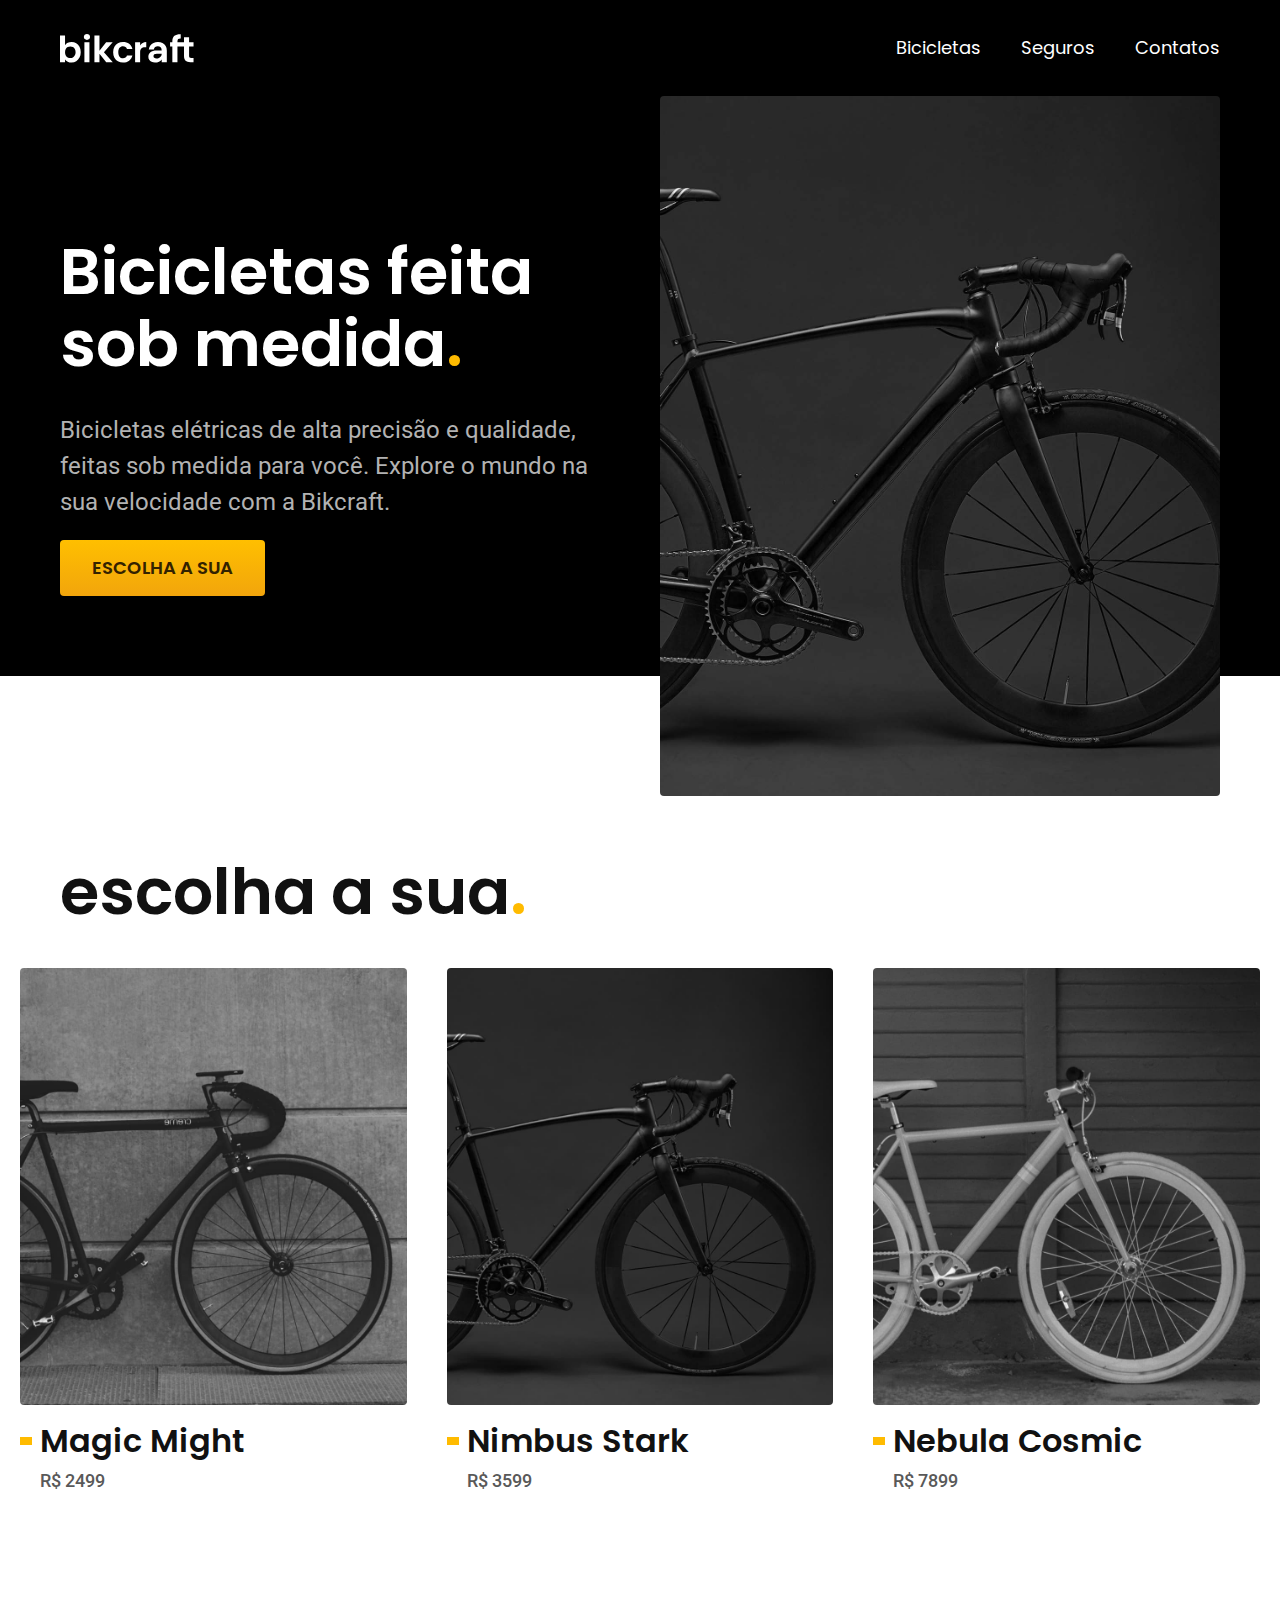
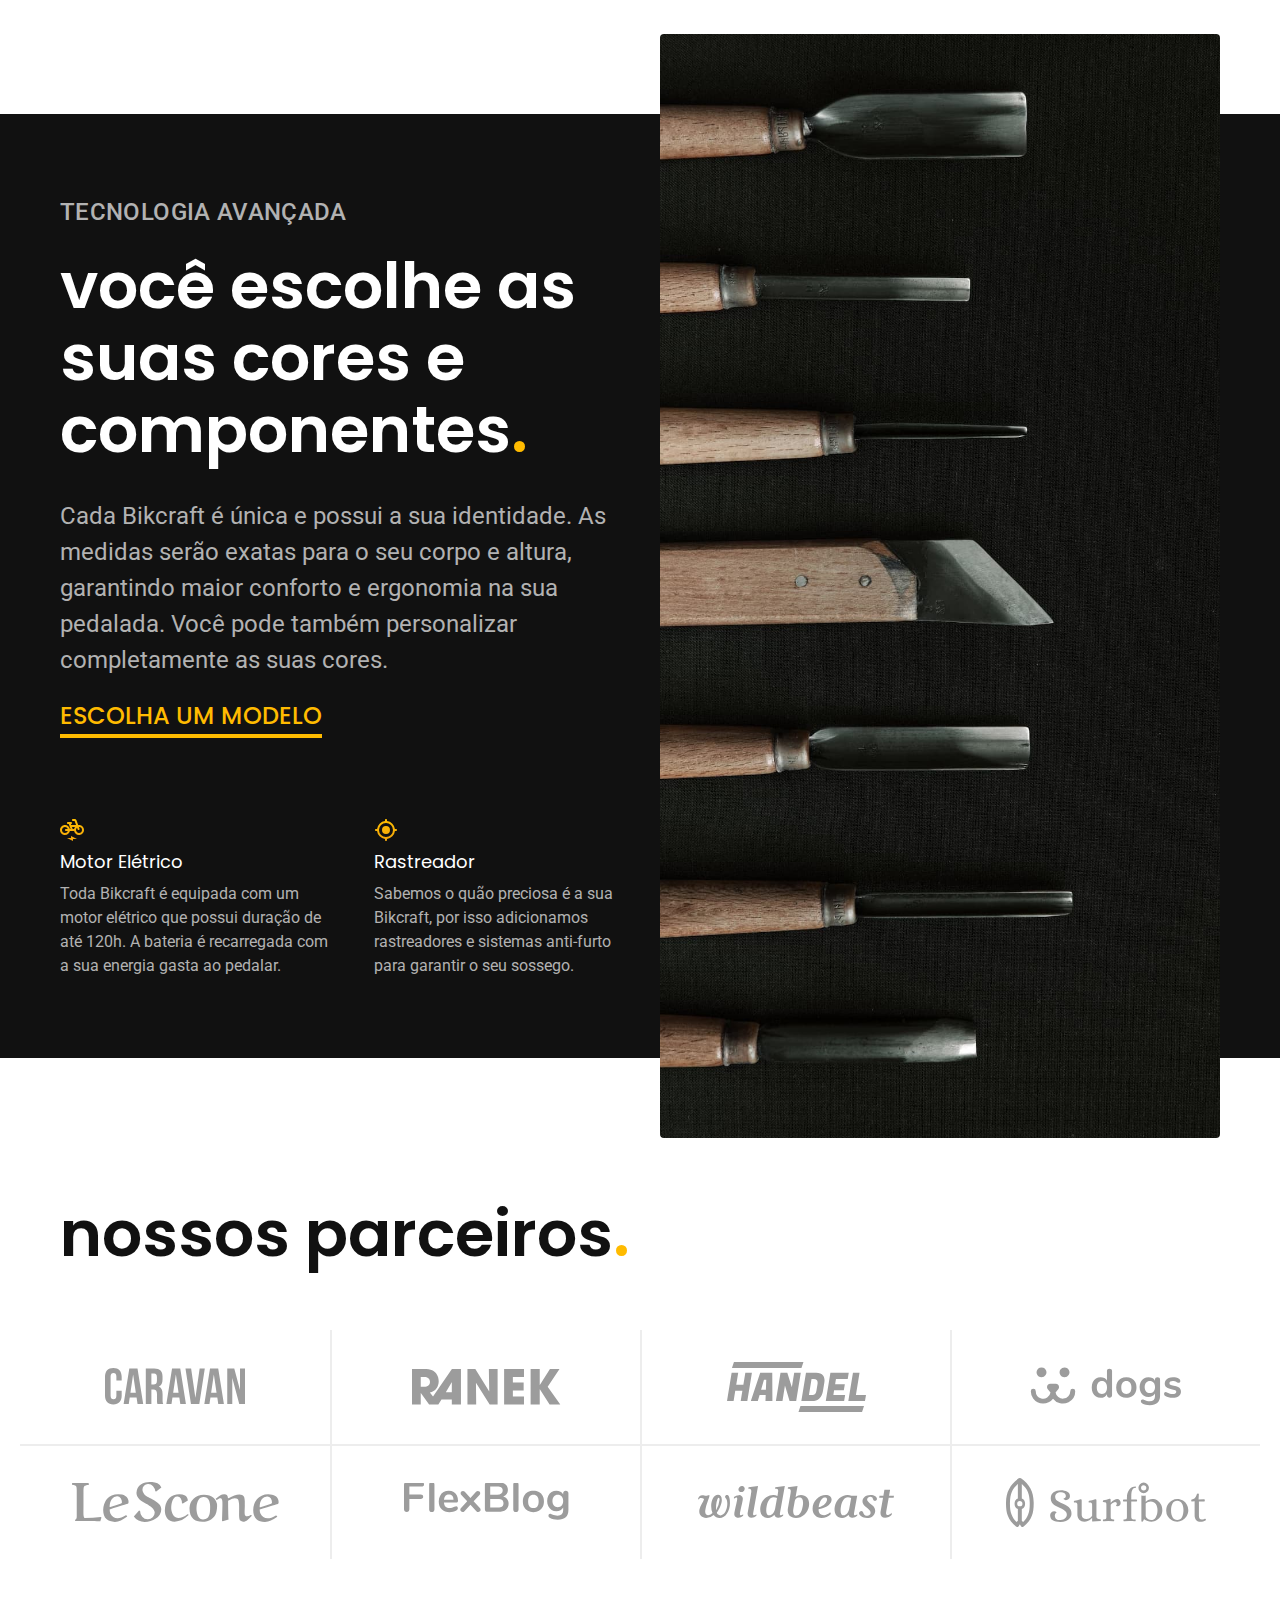
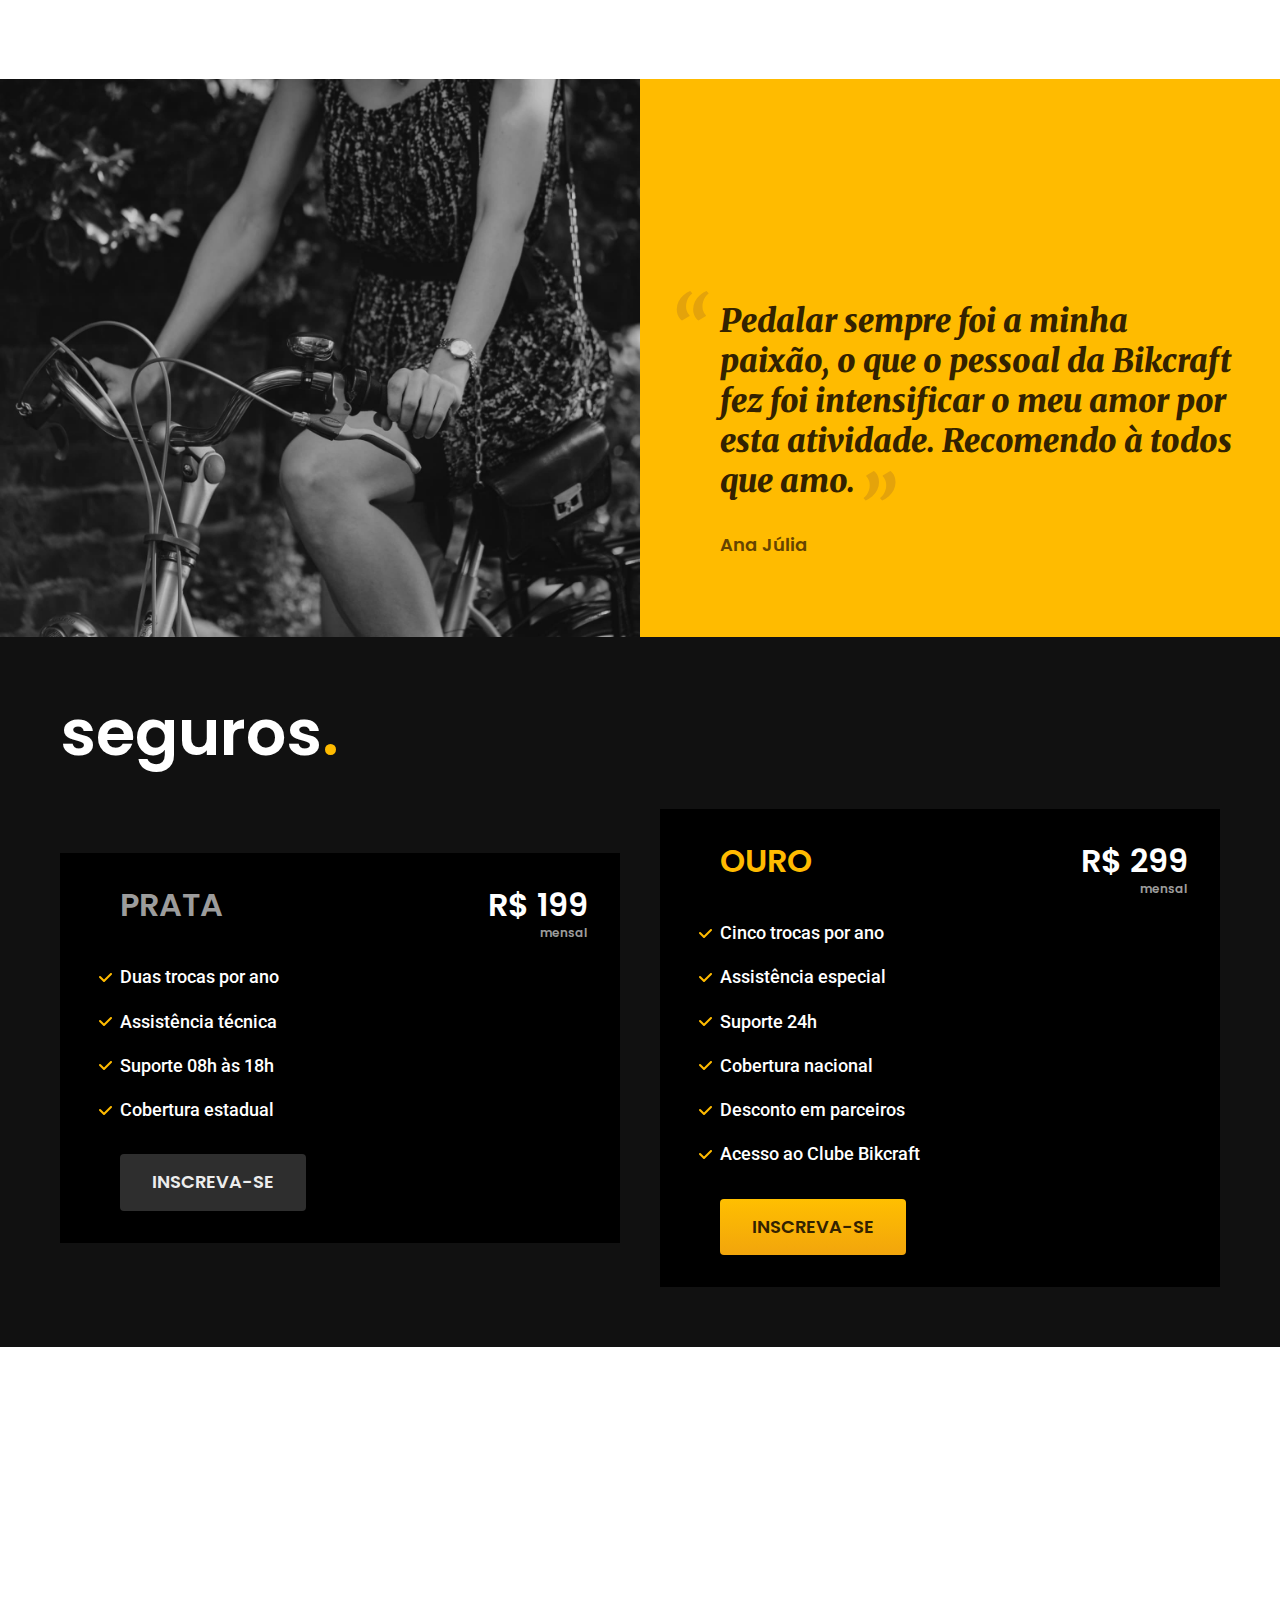
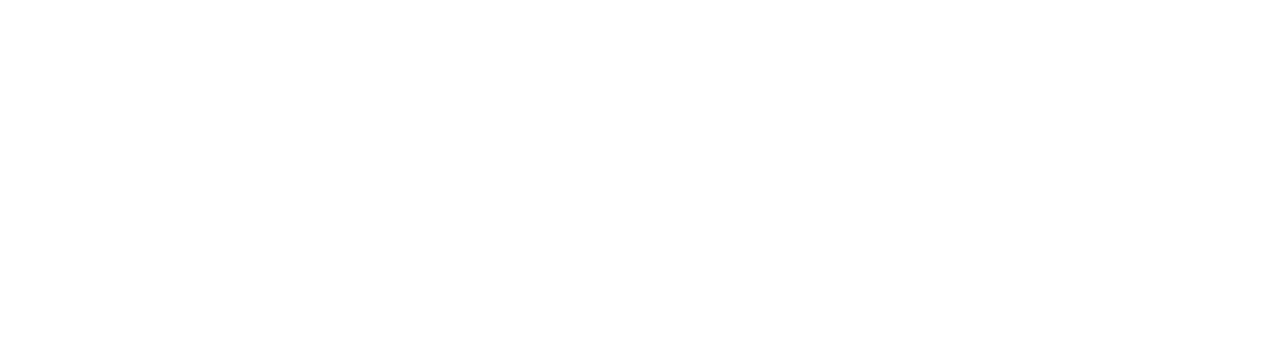
==== index.html @ 9203d9a7 "article de seguros" ====
<!DOCTYPE html>
<html lang="pt-BR">

<head>
  <meta charset="UTF-8">
  <meta name="viewport" content="width=device-width, initial-scale=1.0">

  <title>Bikcraft - Bicicletas Elétricas</title>
  <meta name="description" content="Bicicletas elétricas de alta precisão e qualidade, feita sob medida para o cliente. Explore o mundo na sua velocidade com a Bikcraft.">

  <link rel="stylesheet" href="./css/style.css">

  <link rel="preconnect" href="https://fonts.googleapis.com">
  <link rel="preconnect" href="https://fonts.gstatic.com" crossorigin>
  <link href="https://fonts.googleapis.com/css2?family=Merriweather:ital,wght@1,900&family=Poppins:wght@400;600&family=Roboto:wght@400;500&display=swap" rel="stylesheet">

</head>

<body>
  <header class="header-bg">
    <div class="header container">
      <a href="./">
        <img src="./img/bikcraft.svg" alt="Bikcraft">
      </a>
      <nav aria-label="primaria">
        <ul class="header-menu font-1-m cor-0">
          <li><a href="./bicicletas.html">Bicicletas</a></li>
          <li><a href="./seguros.html">Seguros</a></li>
          <li><a href="./contato">Contatos</a></li>
        </ul>
      </nav>
    </div>
  </header>

  <main class="introducao-bg">
    <div class="introducao container">
      <div class="introducao-conteudo">
        <h1 class="font-1-xxl  cor-0">Bicicletas feita sob medida<span class="cor-p1">.</span></h1>
        <p class="font-2-l cor-5">Bicicletas elétricas de alta precisão e qualidade, feitas sob medida para você. Explore o mundo na sua velocidade com a Bikcraft.</p>
        <a class="botao" href="./bicicletas.html">Escolha a sua</a>
      </div>
      <div>
        <img src="./img/fotos/introducao.jpg" alt="Bicicleta elétrica preta">
      </div>
    </div>
  </main>

  <article class="bicicletas-listas">
    <h2 class="font-1-xxl container">escolha a sua<span class="cor-p1">.</span></h2>
    <ul>
      <li>
        <a href="./bicicletas/magic.html">
          <img src="./img/bicicletas/magic-home.jpg" alt="Bicicleta preta">
          <h3 class="font-1-xl">Magic Might</h3>
          <span class="font-2-m cor-8">R$ 2499</span>
        </a>
      </li>
      <li>
        <a href="./bicicletas/nimbus.html">
          <img src="./img/bicicletas/nimbus-home.jpg" alt="Bicicleta preta">
          <h3 class="font-1-xl">Nimbus Stark</h3>
          <span class="font-2-m cor-8">R$ 3599</span>
        </a>
      </li>
      <li>
        <a href="./bicicletas/nebula.html">
          <img src="./img/bicicletas/nebula-home.jpg" alt="Bicicleta preta">
          <h3 class="font-1-xl">Nebula Cosmic</h3>
          <span class="font-2-m cor-8">R$ 7899</span>
        </a>
      </li>
    </ul>
  </article>
  <article class="tecnologia-bg">
    <div class="tecnologia container">
      <div class="tecnologia-conteudo">
        <span class="font-2-l-b cor-5">Tecnologia Avançada</span>
        <h2 class="font-1-xxl cor-0">você escolhe as suas cores e componentes<span class="cor-p1">.</span></h2>
        <p class="font-2-l cor-5">Cada Bikcraft é única e possui a sua identidade. As medidas serão exatas para o seu corpo e altura, garantindo maior conforto e ergonomia na sua pedalada. Você pode também personalizar completamente as suas cores.</p>
        <a class="link" href="./bicicletas.html">Escolha um modelo</a>
        <div class="tecnologia-vantagens">
          <div>
            <img src="./img/icones/eletrica.svg" alt="">
            <h3 class="font-1-m cor-0">Motor Elétrico</h3>
            <p class="font-2-s cor-5">Toda Bikcraft é equipada com um motor elétrico que possui duração de até 120h. A bateria é recarregada com a sua energia gasta ao pedalar.</p>
          </div>
          <div>
            <img src="./img/icones/rastreador.svg" alt="">
            <h3 class="font-1-m cor-0">Rastreador</h3>
            <p class="font-2-s cor-5">Sabemos o quão preciosa é a sua Bikcraft, por isso adicionamos rastreadores e sistemas anti-furto para garantir o seu sossego.</p>
          </div>
        </div>
      </div>
      <div class="tecnologia-imagem">
        <img src="./img/fotos/tecnologia.jpg" alt="">
      </div>
    </div>
  </article>

  <section class="parceiros" aria-label="Nossos Parceiros">
    <h2 class="font-1-xxl container">nossos parceiros<span class="cor-p1">.</span></h2>
    <ul>
      <li><img src="./img/parceiros/caravan.svg" alt="caravan"></li>
      <li><img src="./img/parceiros/ranek.svg" alt="ranek"></li>
      <li><img src="./img/parceiros/handel.svg" alt="handel"></li>
      <li><img src="./img/parceiros/dogs.svg" alt="dogs"></li>
      <li><img src="./img/parceiros/lescone.svg" alt="lescone"></li>
      <li><img src="./img/parceiros/flexblog.svg" alt="flexblog"></li>
      <li><img src="./img/parceiros/wildbeast.svg" alt="wildbeast"></li>
      <li><img src="./img/parceiros/surfbot.svg" alt="surfbot"></li>
    </ul>
  </section>

  <section class="depoimento" aria-label="Depoimento">
    <div>
      <img src="./img/fotos/depoimento.jpg" alt="Pessoa pedalando uma bicicleta Bikcraft">
    </div>
    <div class="depoimento-conteudo">
      <blockquote class="font-1-xl cor-p5">
        <p>
          Pedalar sempre foi a minha paixão, o que o pessoal da Bikcraft fez foi intensificar o meu amor por esta atividade. Recomendo à todos que amo.
        </p>
      </blockquote>
      <span class="font-1-m-b cor-p4">Ana Júlia</span>
    </div>
  </section>
  <article class="seguros-bg">
    <div class="seguros container">
      <h2 class="font-1-xxl cor-0">seguros<span class="cor-p1">.</span></h2>
      <div class="seguros-item ">
        <h3 class="font-1-xl cor-6">PRATA</h3>
        <span class="font-1-xl cor-0">R$ 199 <span class="font-1-xs cor-6">mensal</span></span>
        <ul class="font-2-m cor-0">
          <li>Duas trocas por ano</li>
          <li>Assistência técnica</li>
          <li>Suporte 08h às 18h</li>
          <li>Cobertura estadual</li>
        </ul>
        <a class="botao secundario" href=".orcamento.html">Inscreva-se</a>
      </div>
      <div class="seguros-item ">
        <h3 class="font-1-xl cor-p1">OURO</h3>
        <span class="font-1-xl cor-0">R$ 299 <span class="font-1-xs cor-6">mensal</span></span>
        <ul class="font-2-m cor-0">
          <li>Cinco trocas por ano</li>
          <li>Assistência especial</li>
          <li>Suporte 24h</li>
          <li>Cobertura nacional</li>
          <li>Desconto em parceiros</li>
          <li>Acesso ao Clube Bikcraft</li>
        </ul>
        <a class="botao" href=".orcamento.html">Inscreva-se</a>
      </div>
    </div>
  </article>
</body>


</html>
---- css/style.css ----
@import './global/global.css';
@import './utilidades/tipografia.css';
@import './utilidades/cores.css';

@import './global/header.css';

/* Utilidades */
@import './utilidades/componentes.css';

/* Home */
@import './home/introducao.css';
@import './home/tecnologia.css';
@import './home/parceiros.css';
@import './home/depoimento.css';

/* Seguros */
@import './seguros/seguros.css';

/* Bicicletas */
@import './bicicletas/bicicletas-lista.css';
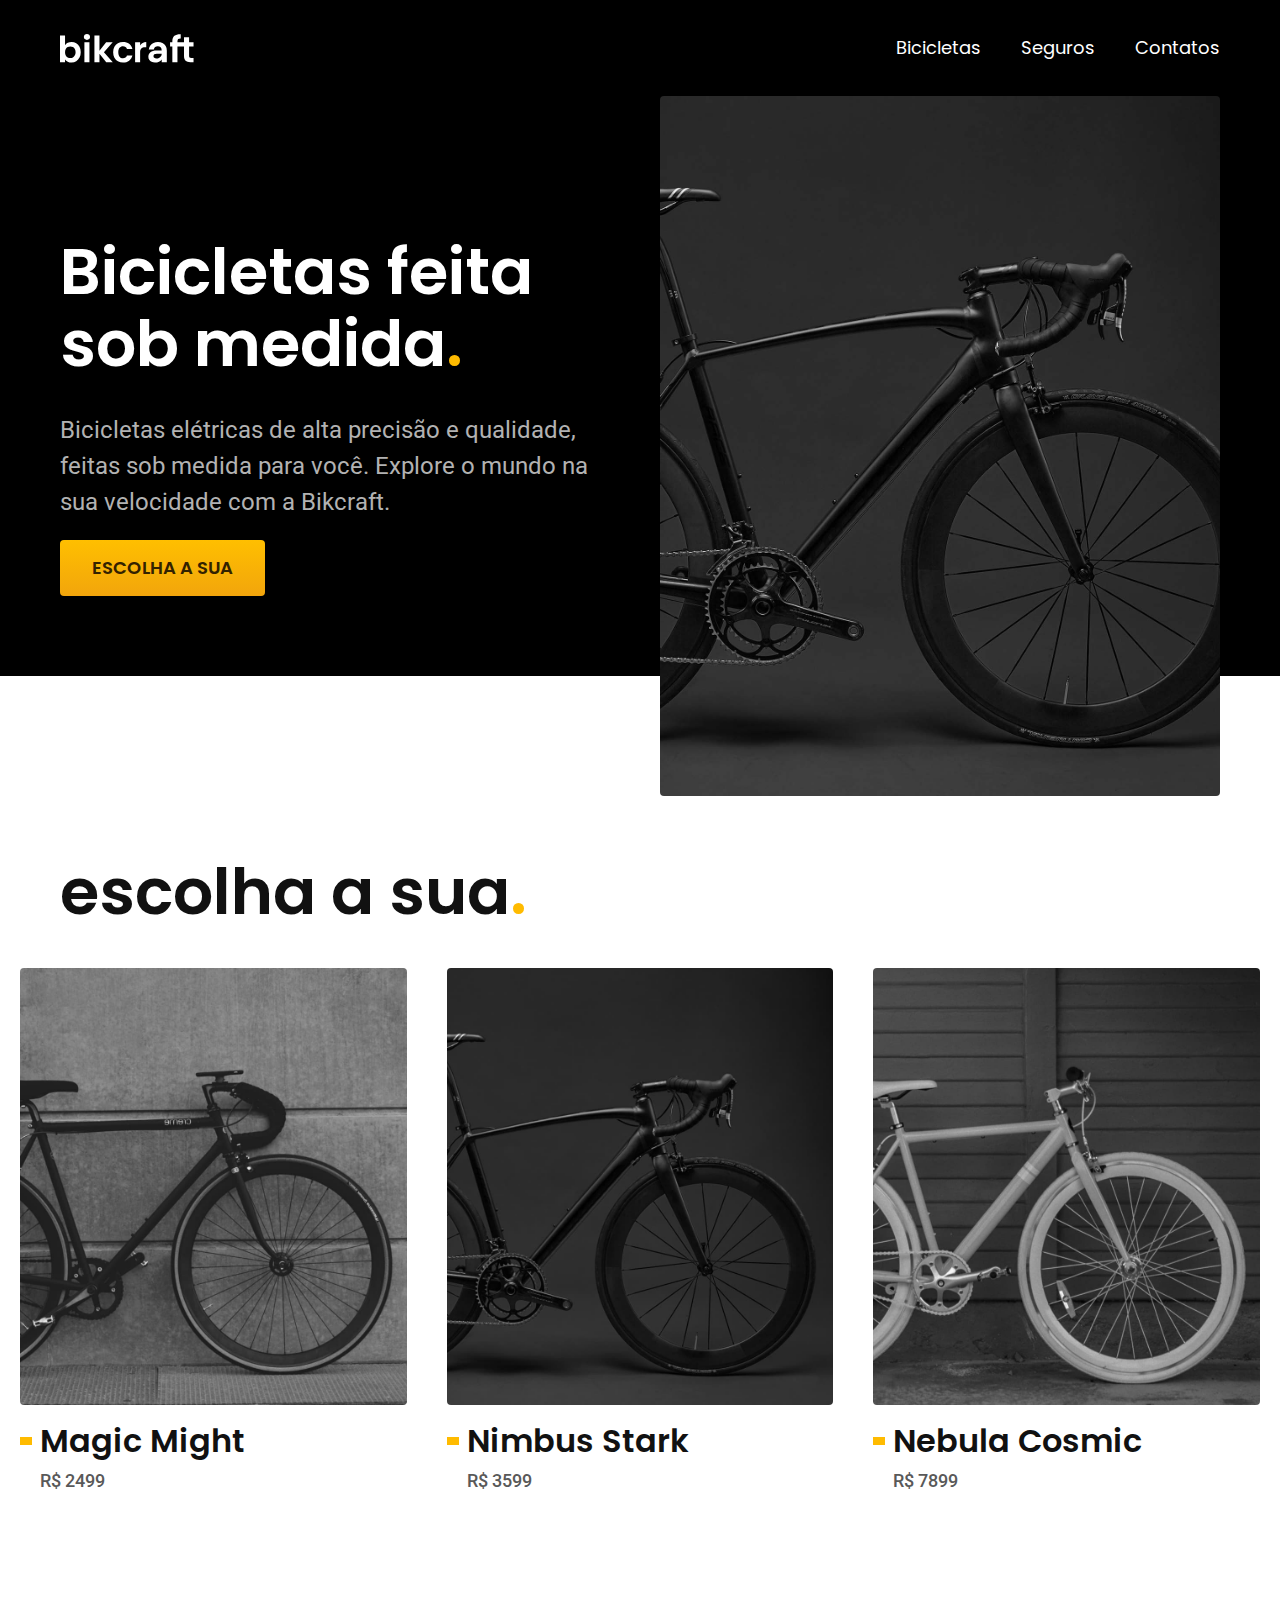
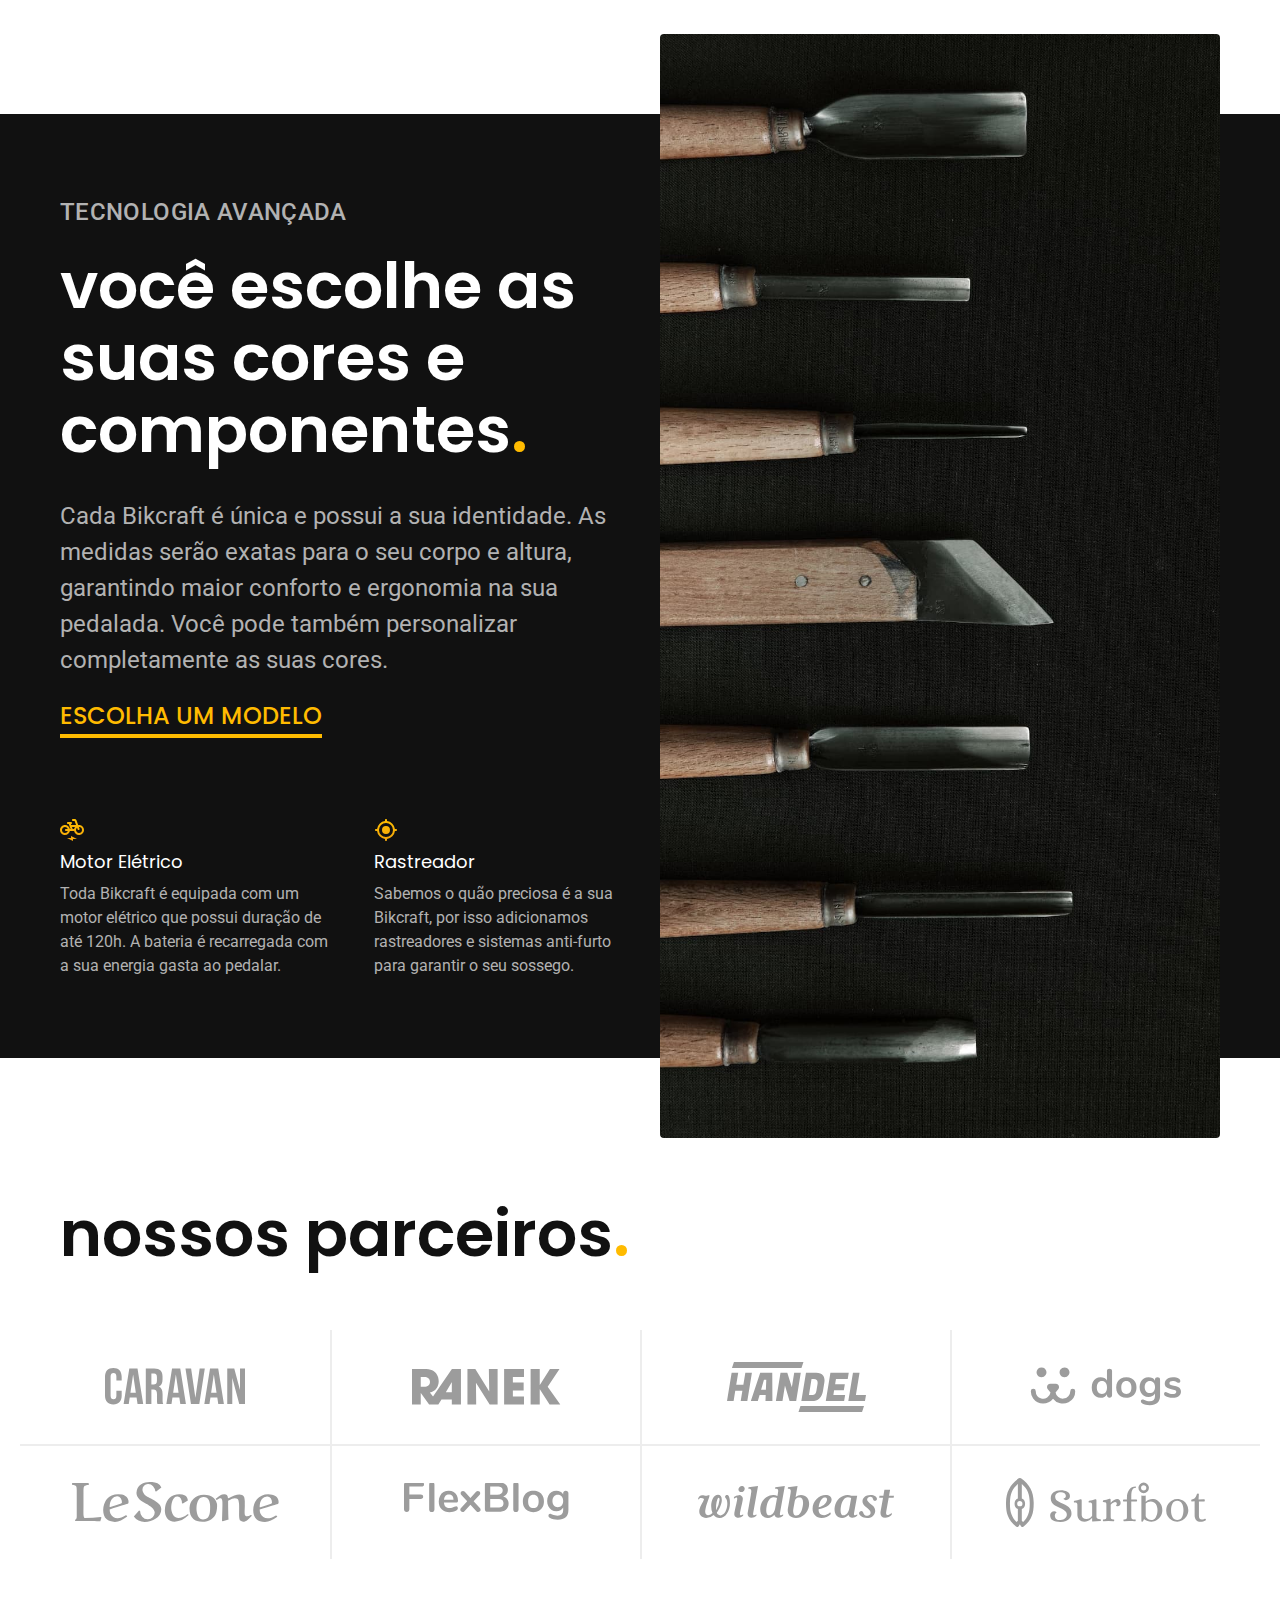
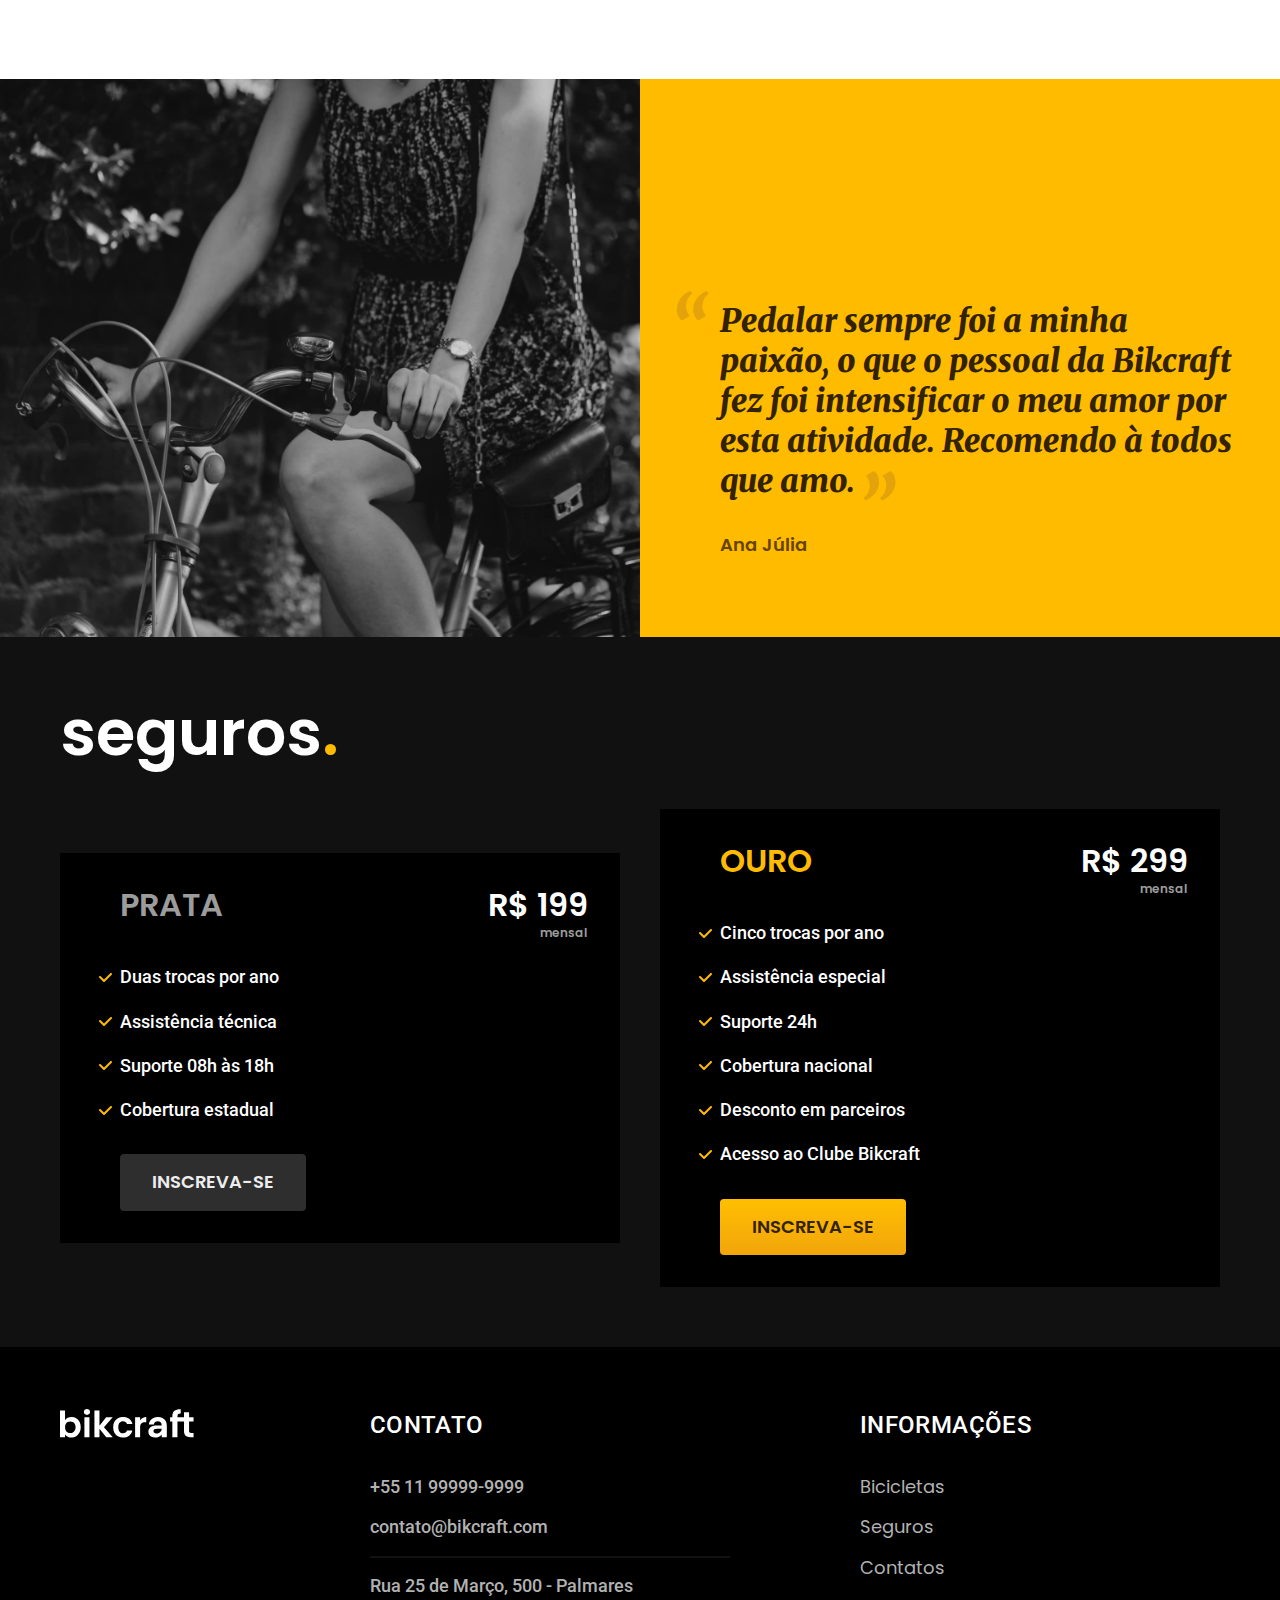
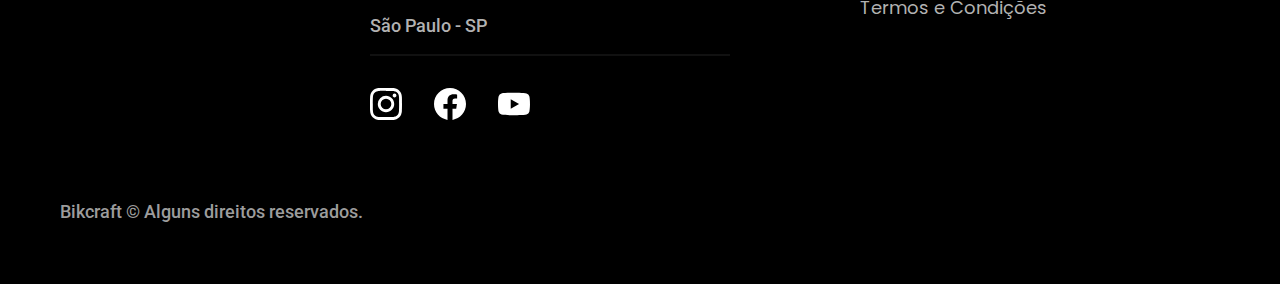
==== commit ce789b4d: "footer" ====
--- a/index.html
+++ b/index.html
@@ -26,7 +26,7 @@
         <ul class="header-menu font-1-m cor-0">
           <li><a href="./bicicletas.html">Bicicletas</a></li>
           <li><a href="./seguros.html">Seguros</a></li>
-          <li><a href="./contato">Contatos</a></li>
+          <li><a href="./contato.html">Contatos</a></li>
         </ul>
       </nav>
     </div>
@@ -153,7 +153,43 @@
       </div>
     </div>
   </article>
+  <footer class="footer-bg">
+    <div class="footer container">
+      <img src="./img/bikcraft.svg" alt="bikcraft">
+      <div class="footer-contato">
+        <h3 class="font-2-l-b cor-0">Contato</h3>
+        <ul class="font-2-m cor-5">
+          <li><a href="tel:+5511999999999">+55 11 99999-9999</a></li>
+          <li><a href="mailto:contato@bikcraft.com">contato@bikcraft.com</a></li>
+          <li>Rua 25 de Março, 500 - Palmares</li>
+          <li>São Paulo - SP</li>
+        </ul>
+        <div class="footer-redes">
+          <a href="./">
+            <img src="./img/redes/instagram.svg" alt="Instagram">
+          </a>
+          <a href="./">
+            <img src="./img/redes/facebook.svg" alt="Facebook">
+          </a>
+          <a href="./">
+            <img src="./img/redes/youtube.svg" alt="Youtube">
+          </a>
+        </div>
+      </div>
+      <div class="footer-informacoes">
+        <h3 class="font-2-l-b cor-0">Informações</h3>
+        <nav>
+          <ul class="font-1-m cor-5">
+            <li><a href="./bicicletas.html">Bicicletas</a></li>
+            <li><a href="./seguros.html">Seguros</a></li>
+            <li><a href="./contato.html">Contatos</a></li>
+            <li><a href="./termos.html">Termos e Condições</a></li>
+          </ul>
+        </nav>
+      </div>
+      <p class="footer-copy font-2-m cor-6">Bikcraft © Alguns direitos reservados.</p>
+    </div>
+  </footer>
 </body>
 
-
 </html>--- a/css/style.css
+++ b/css/style.css
@@ -3,6 +3,7 @@
 @import './utilidades/cores.css';
 
 @import './global/header.css';
+@import './global/footer.css';
 
 /* Utilidades */
 @import './utilidades/componentes.css';
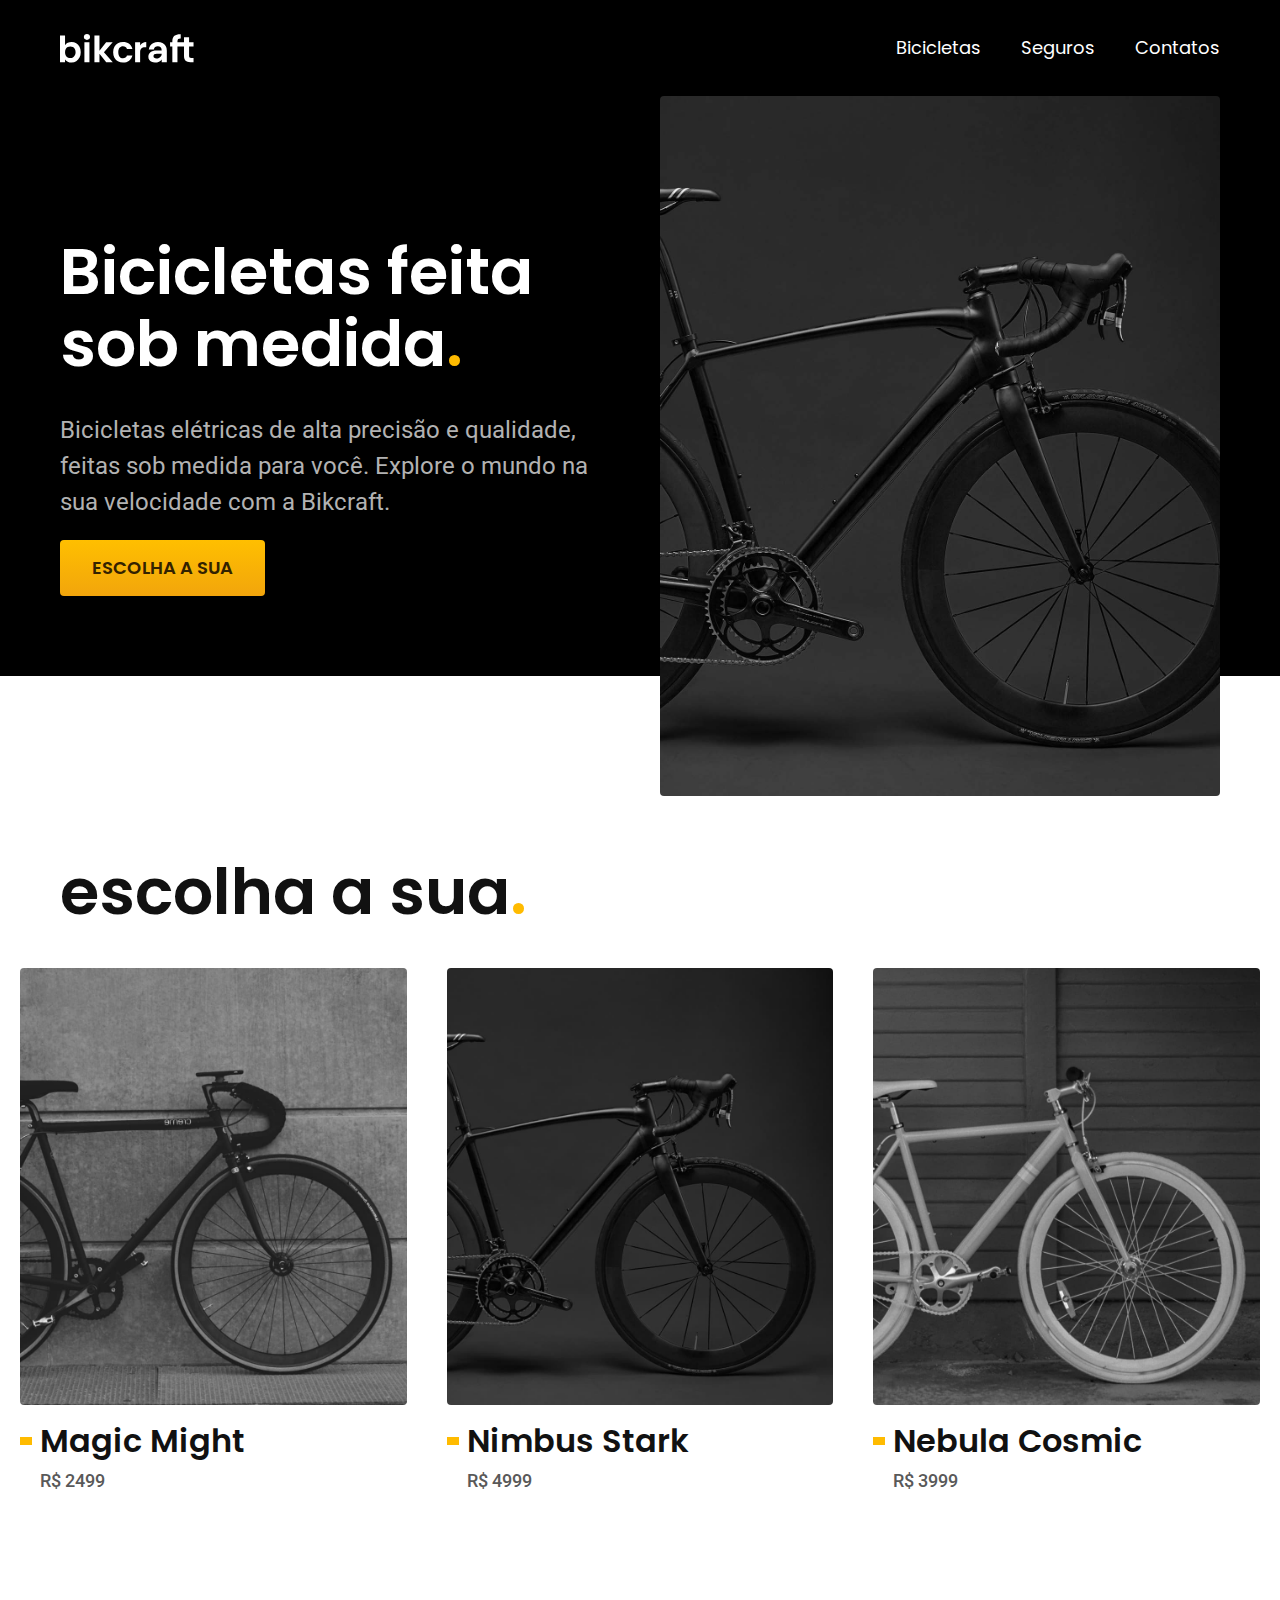
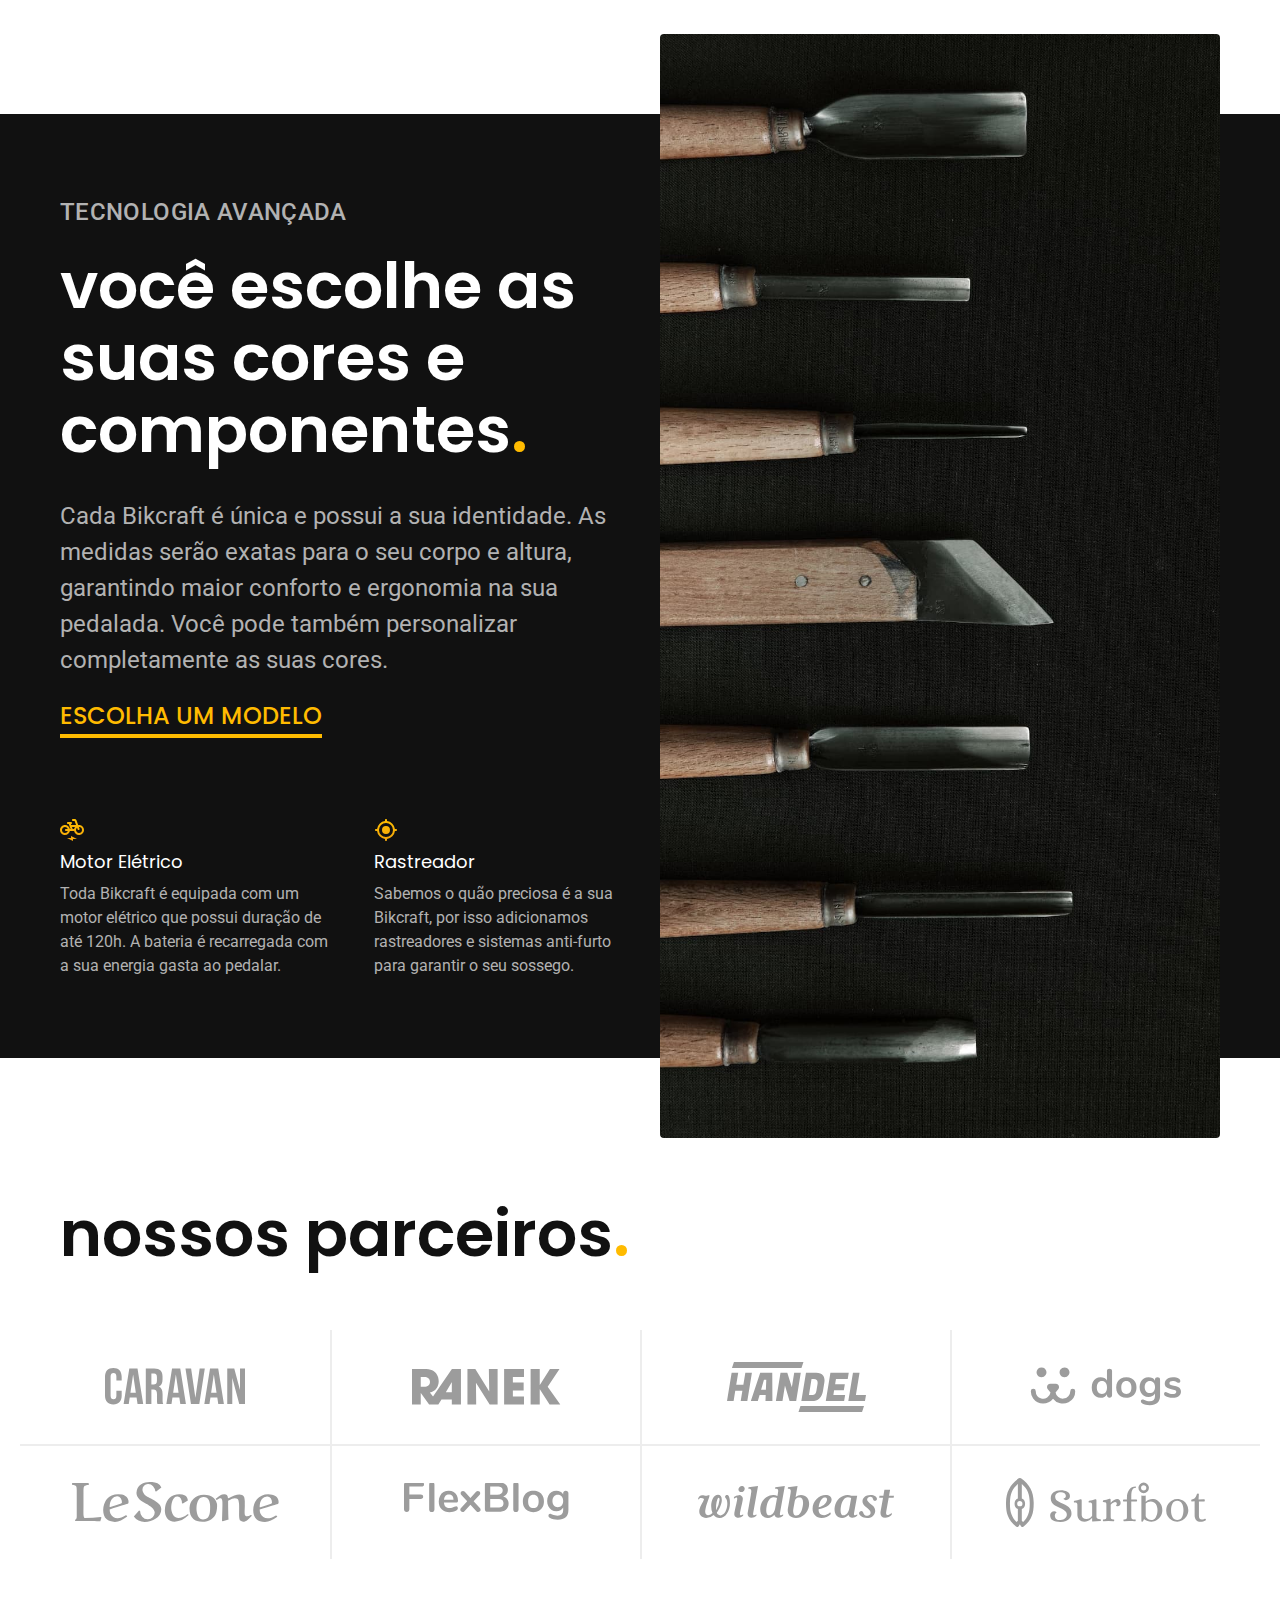
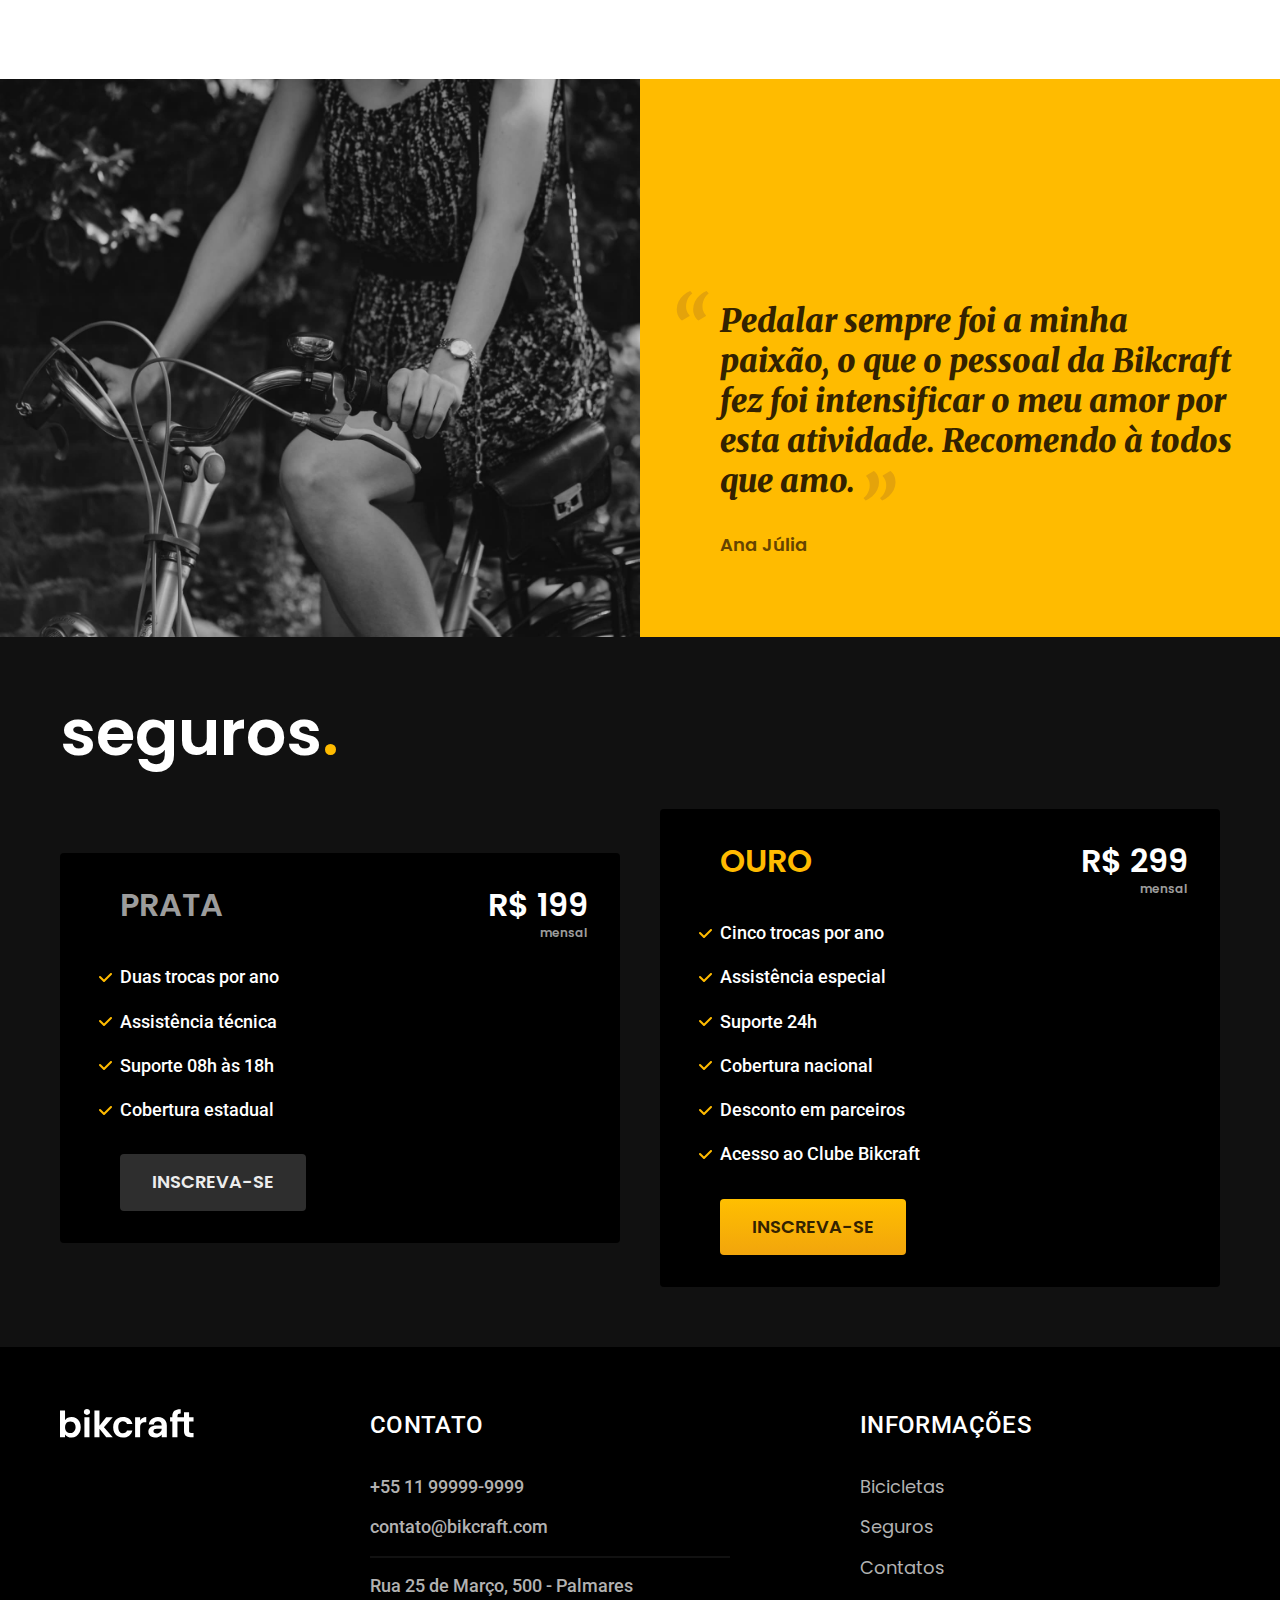
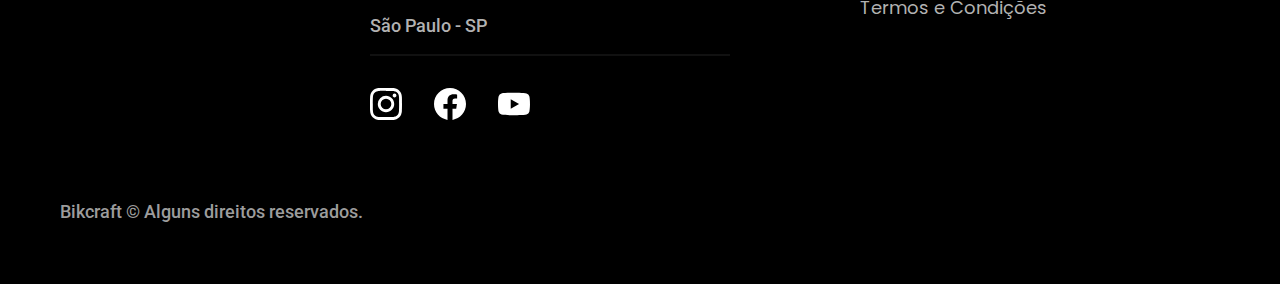
==== commit 18090e2c: "paginas das bicicletas" ====
--- a/index.html
+++ b/index.html
@@ -59,14 +59,14 @@
         <a href="./bicicletas/nimbus.html">
           <img src="./img/bicicletas/nimbus-home.jpg" alt="Bicicleta preta">
           <h3 class="font-1-xl">Nimbus Stark</h3>
-          <span class="font-2-m cor-8">R$ 3599</span>
+          <span class="font-2-m cor-8">R$ 4999</span>
         </a>
       </li>
       <li>
         <a href="./bicicletas/nebula.html">
           <img src="./img/bicicletas/nebula-home.jpg" alt="Bicicleta preta">
           <h3 class="font-1-xl">Nebula Cosmic</h3>
-          <span class="font-2-m cor-8">R$ 7899</span>
+          <span class="font-2-m cor-8">R$ 3999</span>
         </a>
       </li>
     </ul>
--- a/css/style.css
+++ b/css/style.css
@@ -14,8 +14,17 @@
 @import './home/parceiros.css';
 @import './home/depoimento.css';
 
+/* Bicicletas */
+@import './bicicletas/bicicletas-lista.css';
+@import './bicicletas/bicicletas.css';
+
+/* Bicicleta */
+@import './bicicleta/bicicleta.css';
+
 /* Seguros */
 @import './seguros/seguros.css';
+@import './seguros/vantagens.css';
+@import './seguros/perguntas.css';
 
-/* Bicicletas */
-@import './bicicletas/bicicletas-lista.css';
+/* Termos */
+@import './termos/termos.css';
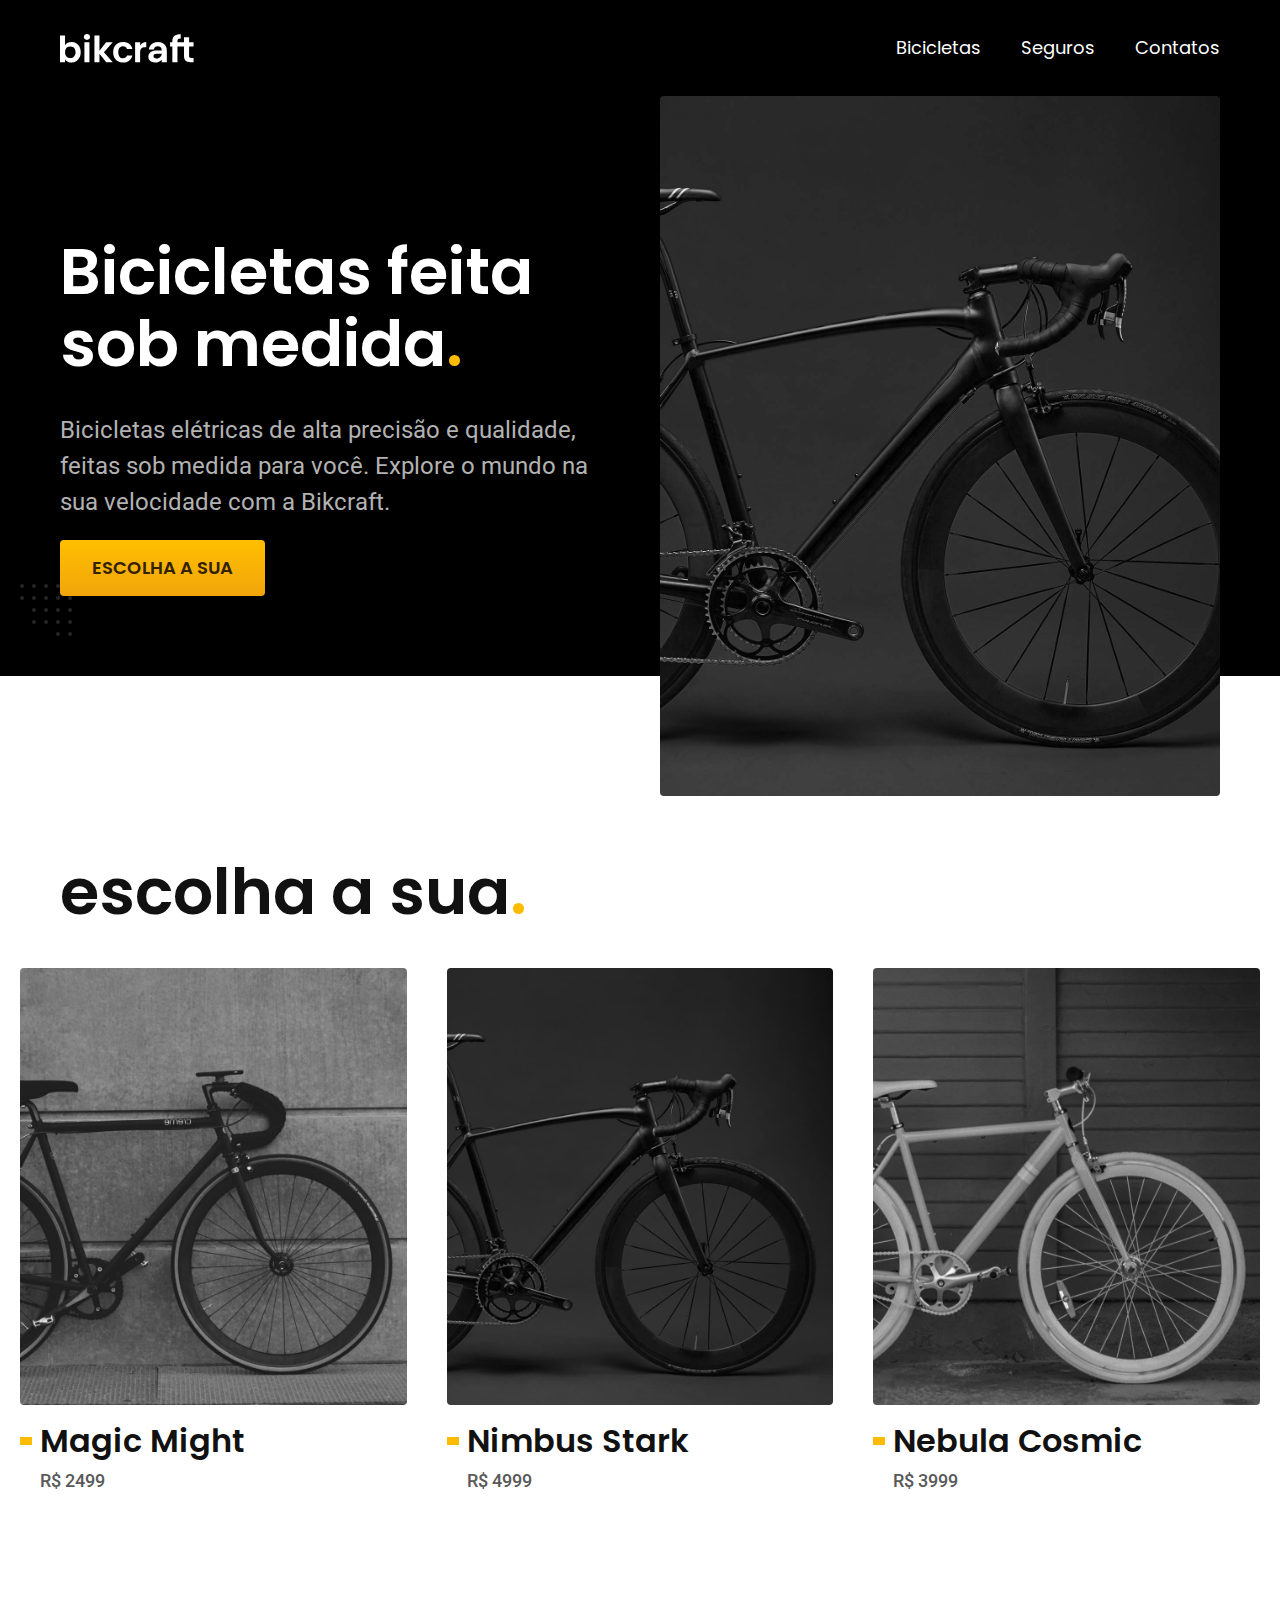
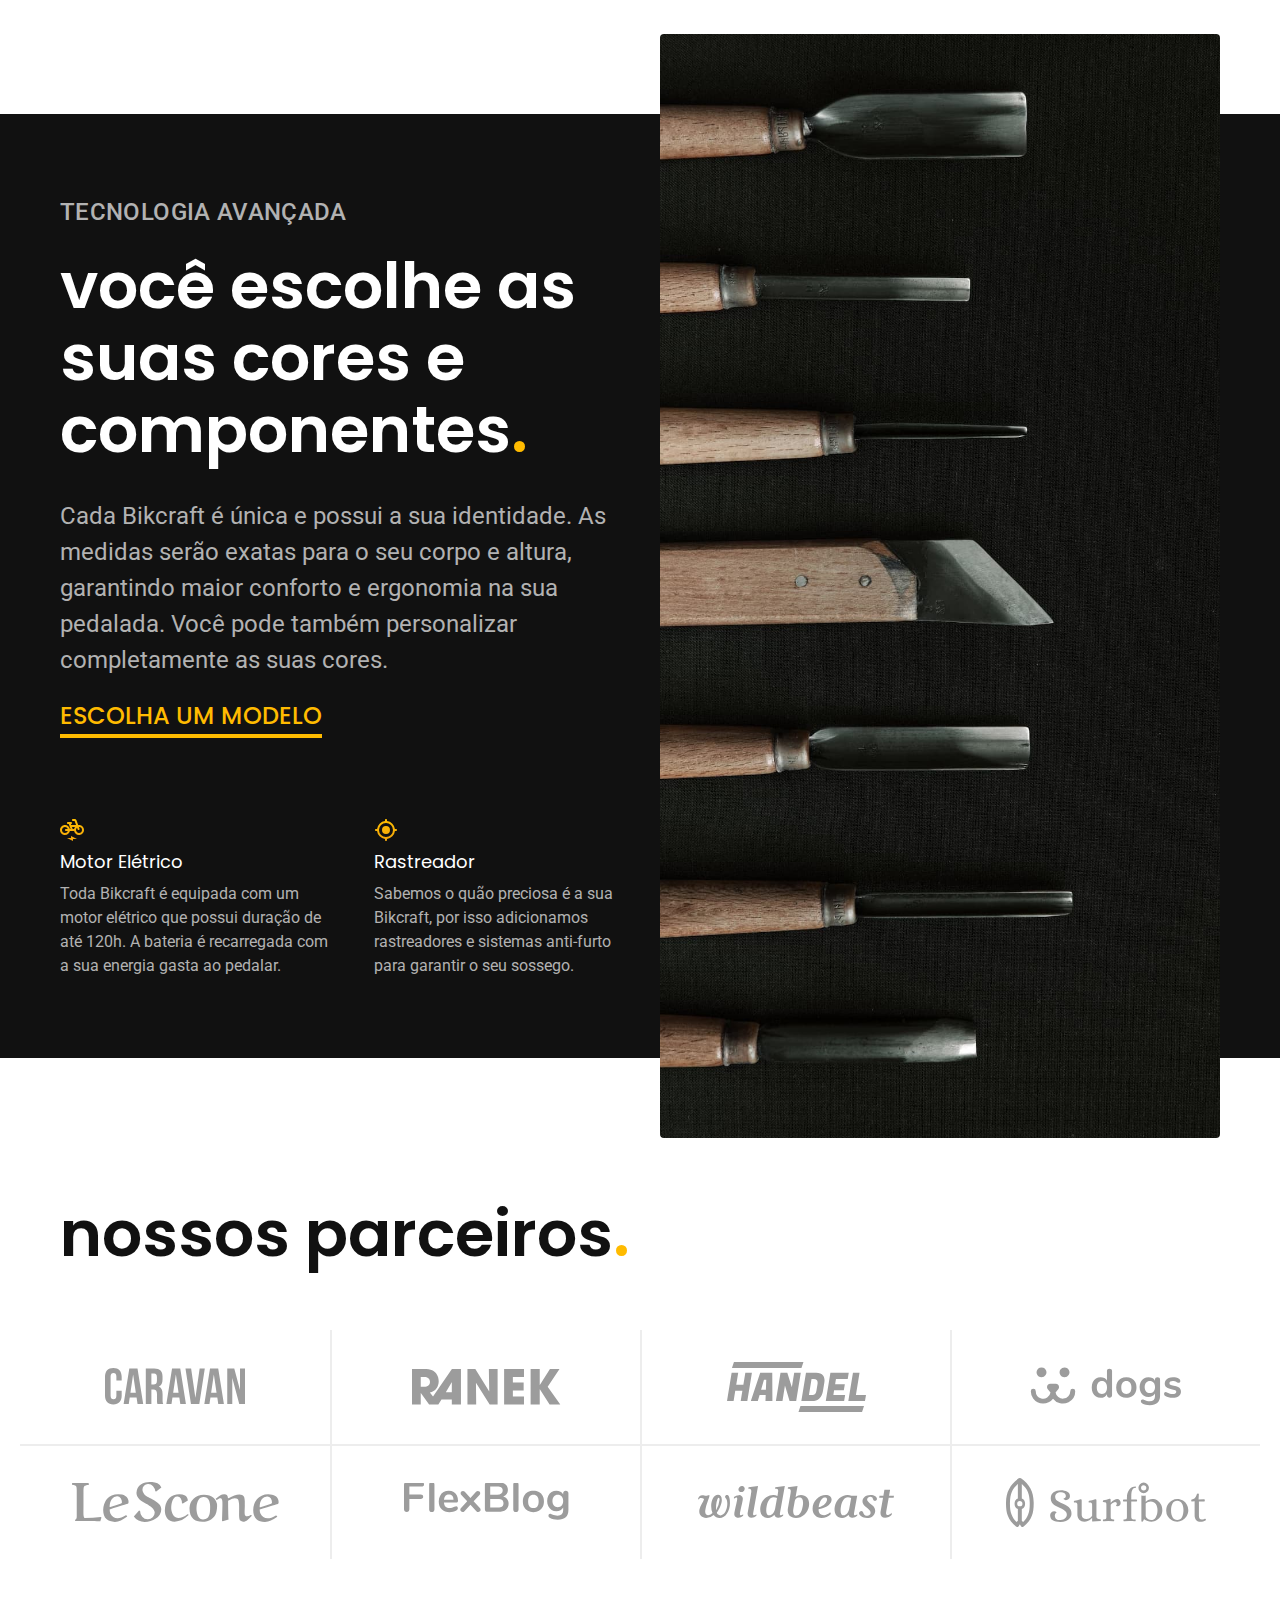
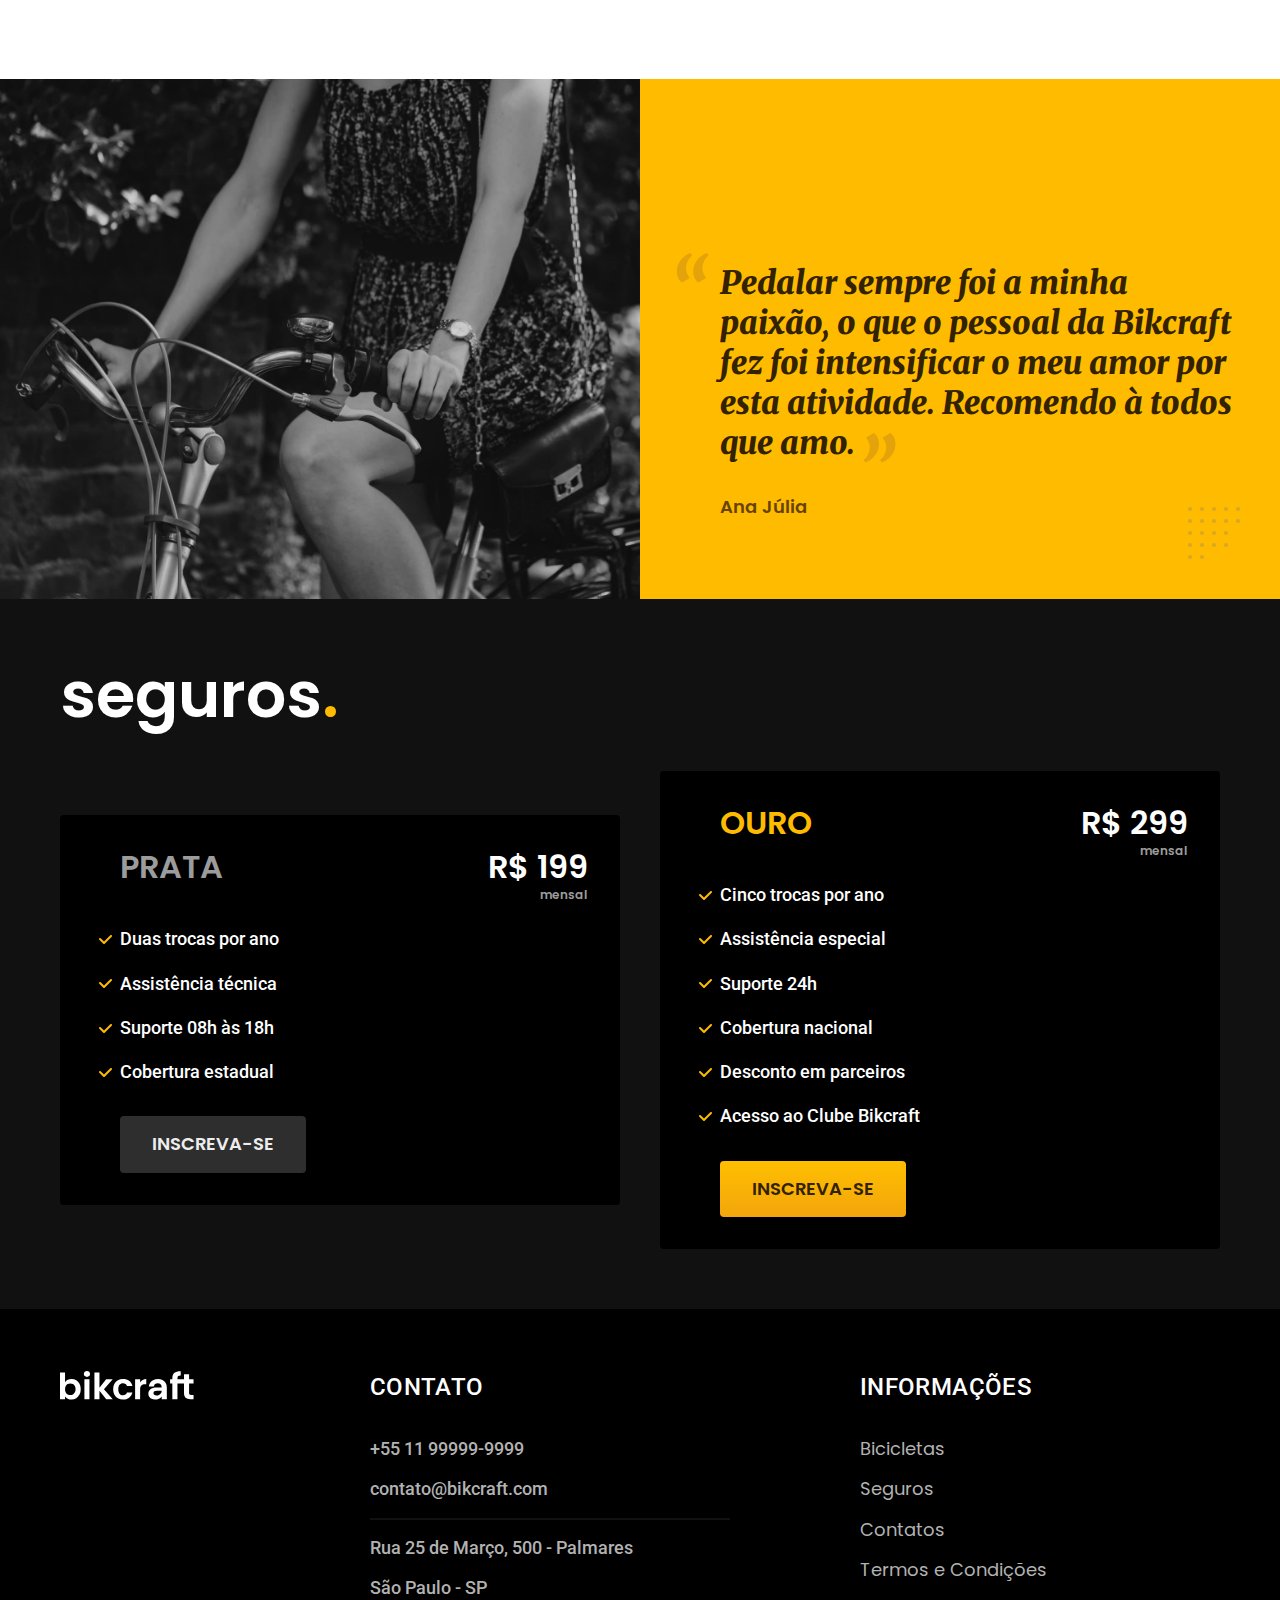
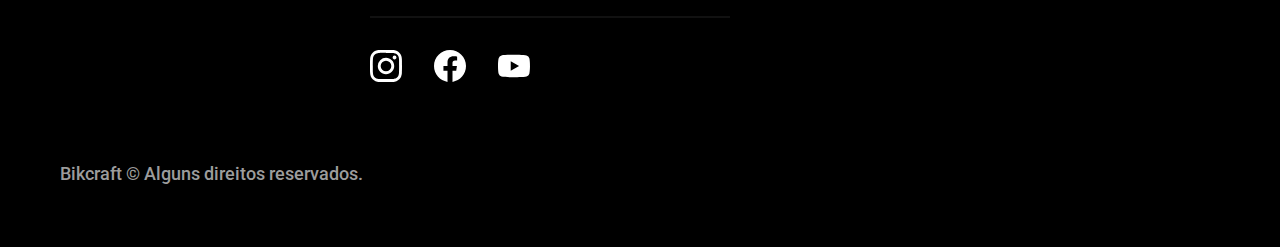
==== commit 2a3444dc: "finalização projeto - orçamentos e otimizações" ====
--- a/index.html
+++ b/index.html
@@ -8,6 +8,7 @@
   <title>Bikcraft - Bicicletas Elétricas</title>
   <meta name="description" content="Bicicletas elétricas de alta precisão e qualidade, feita sob medida para o cliente. Explore o mundo na sua velocidade com a Bikcraft.">
 
+  <link rel="preload" href="./css/style.css" as="style">
   <link rel="stylesheet" href="./css/style.css">
 
   <link rel="preconnect" href="https://fonts.googleapis.com">
@@ -20,7 +21,7 @@
   <header class="header-bg">
     <div class="header container">
       <a href="./">
-        <img src="./img/bikcraft.svg" alt="Bikcraft">
+        <img src="./img/bikcraft.svg" width="136" height="32" alt="Bikcraft">
       </a>
       <nav aria-label="primaria">
         <ul class="header-menu font-1-m cor-0">
@@ -39,9 +40,10 @@
         <p class="font-2-l cor-5">Bicicletas elétricas de alta precisão e qualidade, feitas sob medida para você. Explore o mundo na sua velocidade com a Bikcraft.</p>
         <a class="botao" href="./bicicletas.html">Escolha a sua</a>
       </div>
-      <div>
-        <img src="./img/fotos/introducao.jpg" alt="Bicicleta elétrica preta">
-      </div>
+      <picture>
+        <source media="(max-width:800px)" srcset="./img/bicicletas/nimbus.jpg">
+        <img src="./img/fotos/introducao.jpg" width="1280" height="1600" alt="Bicicleta elétrica preta">
+      </picture>
     </div>
   </main>
 
@@ -50,21 +52,21 @@
     <ul>
       <li>
         <a href="./bicicletas/magic.html">
-          <img src="./img/bicicletas/magic-home.jpg" alt="Bicicleta preta">
+          <img src="./img/bicicletas/magic-home.jpg" width="920" height="1040" alt="Bicicleta preta">
           <h3 class="font-1-xl">Magic Might</h3>
           <span class="font-2-m cor-8">R$ 2499</span>
         </a>
       </li>
       <li>
         <a href="./bicicletas/nimbus.html">
-          <img src="./img/bicicletas/nimbus-home.jpg" alt="Bicicleta preta">
+          <img src="./img/bicicletas/nimbus-home.jpg" width="920" height="1040" alt="Bicicleta preta">
           <h3 class="font-1-xl">Nimbus Stark</h3>
           <span class="font-2-m cor-8">R$ 4999</span>
         </a>
       </li>
       <li>
         <a href="./bicicletas/nebula.html">
-          <img src="./img/bicicletas/nebula-home.jpg" alt="Bicicleta preta">
+          <img src="./img/bicicletas/nebula-home.jpg" width="920" height="1040" alt="Bicicleta preta">
           <h3 class="font-1-xl">Nebula Cosmic</h3>
           <span class="font-2-m cor-8">R$ 3999</span>
         </a>
@@ -80,19 +82,19 @@
         <a class="link" href="./bicicletas.html">Escolha um modelo</a>
         <div class="tecnologia-vantagens">
           <div>
-            <img src="./img/icones/eletrica.svg" alt="">
+            <img src="./img/icones/eletrica.svg" width="24" height="24" alt="">
             <h3 class="font-1-m cor-0">Motor Elétrico</h3>
             <p class="font-2-s cor-5">Toda Bikcraft é equipada com um motor elétrico que possui duração de até 120h. A bateria é recarregada com a sua energia gasta ao pedalar.</p>
           </div>
           <div>
-            <img src="./img/icones/rastreador.svg" alt="">
+            <img src="./img/icones/rastreador.svg" width="24" height="24" alt="">
             <h3 class="font-1-m cor-0">Rastreador</h3>
             <p class="font-2-s cor-5">Sabemos o quão preciosa é a sua Bikcraft, por isso adicionamos rastreadores e sistemas anti-furto para garantir o seu sossego.</p>
           </div>
         </div>
       </div>
       <div class="tecnologia-imagem">
-        <img src="./img/fotos/tecnologia.jpg" alt="">
+        <img src="./img/fotos/tecnologia.jpg" width="1200" height="1920" alt="">
       </div>
     </div>
   </article>
@@ -100,20 +102,20 @@
   <section class="parceiros" aria-label="Nossos Parceiros">
     <h2 class="font-1-xxl container">nossos parceiros<span class="cor-p1">.</span></h2>
     <ul>
-      <li><img src="./img/parceiros/caravan.svg" alt="caravan"></li>
-      <li><img src="./img/parceiros/ranek.svg" alt="ranek"></li>
-      <li><img src="./img/parceiros/handel.svg" alt="handel"></li>
-      <li><img src="./img/parceiros/dogs.svg" alt="dogs"></li>
-      <li><img src="./img/parceiros/lescone.svg" alt="lescone"></li>
-      <li><img src="./img/parceiros/flexblog.svg" alt="flexblog"></li>
-      <li><img src="./img/parceiros/wildbeast.svg" alt="wildbeast"></li>
-      <li><img src="./img/parceiros/surfbot.svg" alt="surfbot"></li>
+      <li><img src="./img/parceiros/caravan.svg" width="140" height="38" alt="caravan"></li>
+      <li><img src="./img/parceiros/ranek.svg" width="149" height="36" alt="ranek"></li>
+      <li><img src="./img/parceiros/handel.svg" width="139" height="50" alt="handel"></li>
+      <li><img src="./img/parceiros/dogs.svg" width="152" height="39" alt="dogs"></li>
+      <li><img src="./img/parceiros/lescone.svg" width="208" height="41" alt="lescone"></li>
+      <li><img src="./img/parceiros/flexblog.svg" width="165" height="38" alt="flexblog"></li>
+      <li><img src="./img/parceiros/wildbeast.svg" width="196" height="34" alt="wildbeast"></li>
+      <li><img src="./img/parceiros/surfbot.svg" width="200" height="49" alt="surfbot"></li>
     </ul>
   </section>
 
   <section class="depoimento" aria-label="Depoimento">
     <div>
-      <img src="./img/fotos/depoimento.jpg" alt="Pessoa pedalando uma bicicleta Bikcraft">
+      <img src="./img/fotos/depoimento.jpg" width="1560" height="1360" alt="Pessoa pedalando uma bicicleta Bikcraft">
     </div>
     <div class="depoimento-conteudo">
       <blockquote class="font-1-xl cor-p5">
@@ -155,7 +157,7 @@
   </article>
   <footer class="footer-bg">
     <div class="footer container">
-      <img src="./img/bikcraft.svg" alt="bikcraft">
+      <img src="./img/bikcraft.svg" width="136" height="32" alt="bikcraft">
       <div class="footer-contato">
         <h3 class="font-2-l-b cor-0">Contato</h3>
         <ul class="font-2-m cor-5">
@@ -166,13 +168,13 @@
         </ul>
         <div class="footer-redes">
           <a href="./">
-            <img src="./img/redes/instagram.svg" alt="Instagram">
+            <img src="./img/redes/instagram.svg" width="32" height="32" alt="Instagram">
           </a>
           <a href="./">
-            <img src="./img/redes/facebook.svg" alt="Facebook">
+            <img src="./img/redes/facebook.svg" width="32" height="32" alt="Facebook">
           </a>
           <a href="./">
-            <img src="./img/redes/youtube.svg" alt="Youtube">
+            <img src="./img/redes/youtube.svg" width="32" height="32" alt="Youtube">
           </a>
         </div>
       </div>
--- a/css/style.css
+++ b/css/style.css
@@ -7,6 +7,7 @@
 
 /* Utilidades */
 @import './utilidades/componentes.css';
+@import './utilidades/formulario.css';
 
 /* Home */
 @import './home/introducao.css';
@@ -20,11 +21,19 @@
 
 /* Bicicleta */
 @import './bicicleta/bicicleta.css';
+@import './bicicleta/seguro.css';
 
 /* Seguros */
 @import './seguros/seguros.css';
 @import './seguros/vantagens.css';
 @import './seguros/perguntas.css';
 
+/* Contato */
+@import './contato/contato.css';
+@import './contato/lojas.css';
+
+/* Orçamento */
+@import './orcamento/orcamento.css';
+
 /* Termos */
 @import './termos/termos.css';
--- a/css/style.css
+++ b/css/style.css
@@ -7,6 +7,7 @@
 
 /* Utilidades */
 @import './utilidades/componentes.css';
+@import './utilidades/formulario.css';
 
 /* Home */
 @import './home/introducao.css';
@@ -20,11 +21,19 @@
 
 /* Bicicleta */
 @import './bicicleta/bicicleta.css';
+@import './bicicleta/seguro.css';
 
 /* Seguros */
 @import './seguros/seguros.css';
 @import './seguros/vantagens.css';
 @import './seguros/perguntas.css';
 
+/* Contato */
+@import './contato/contato.css';
+@import './contato/lojas.css';
+
+/* Orçamento */
+@import './orcamento/orcamento.css';
+
 /* Termos */
 @import './termos/termos.css';
